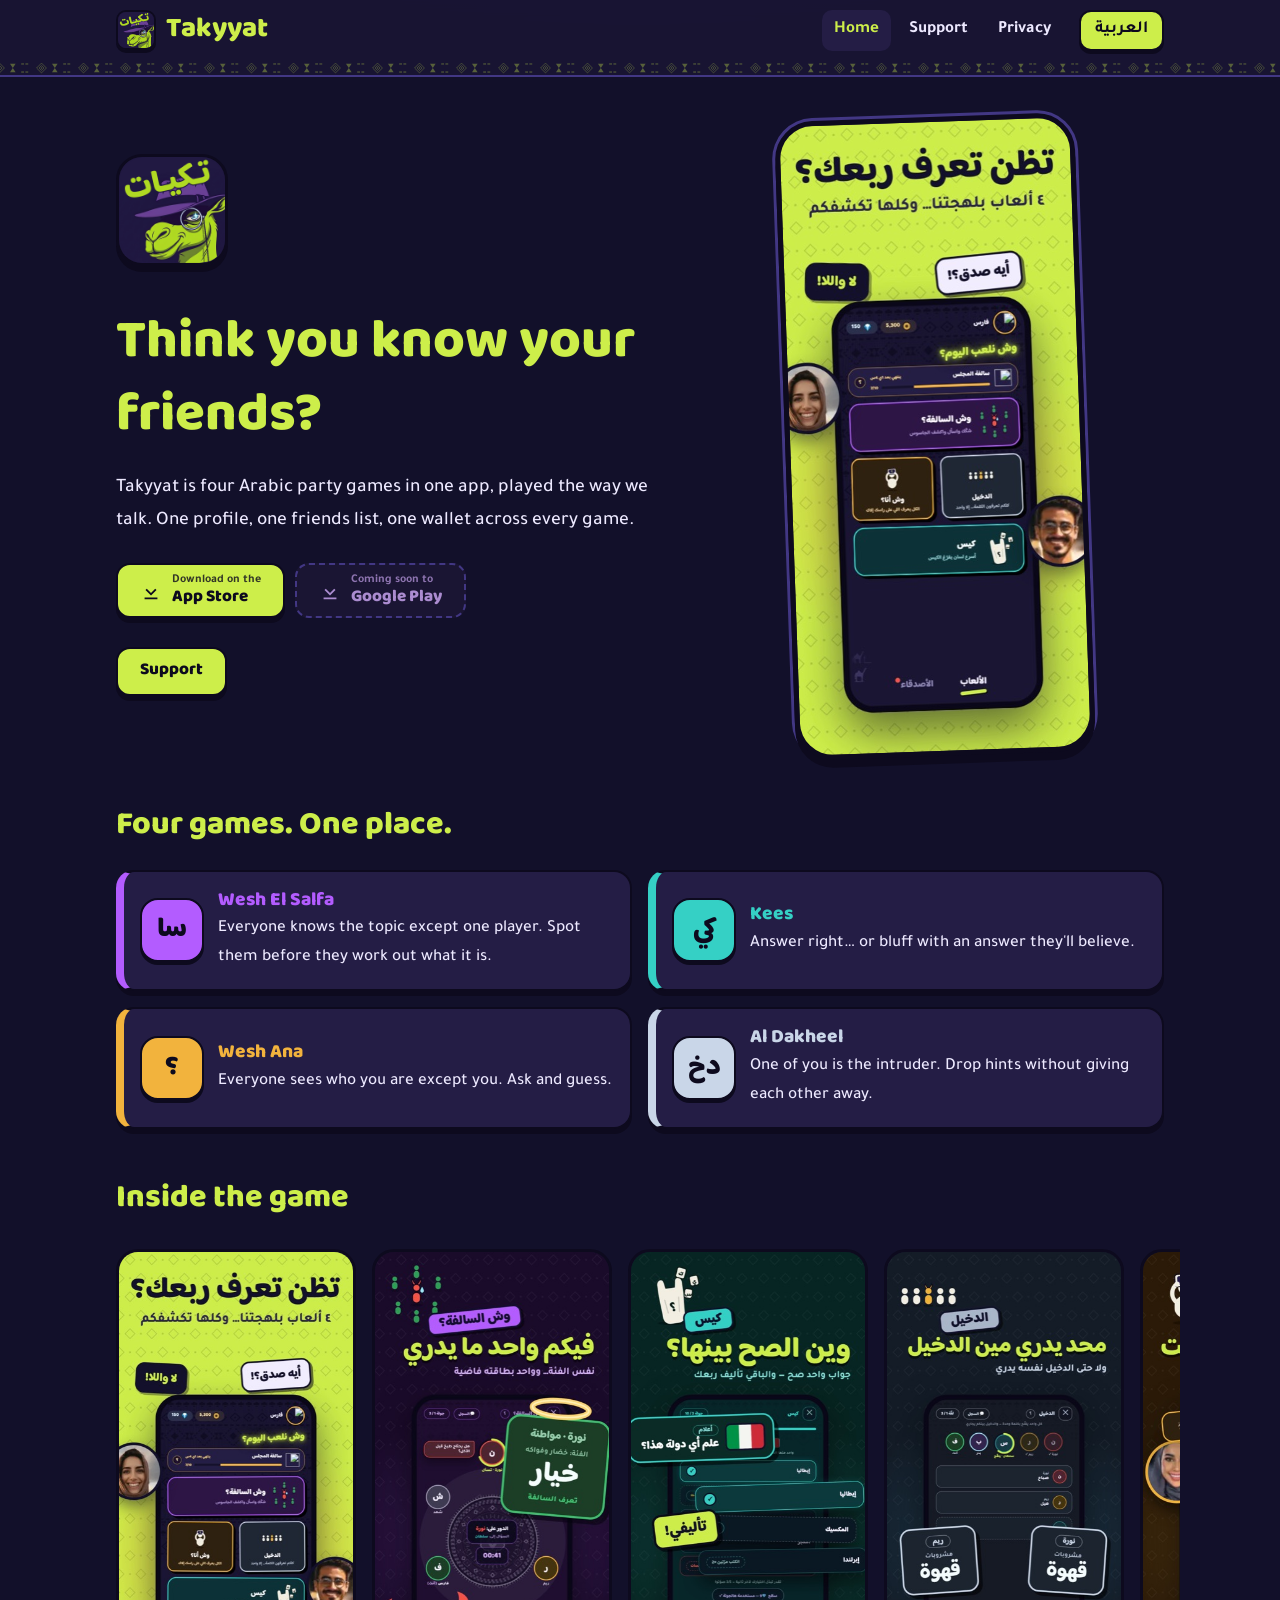
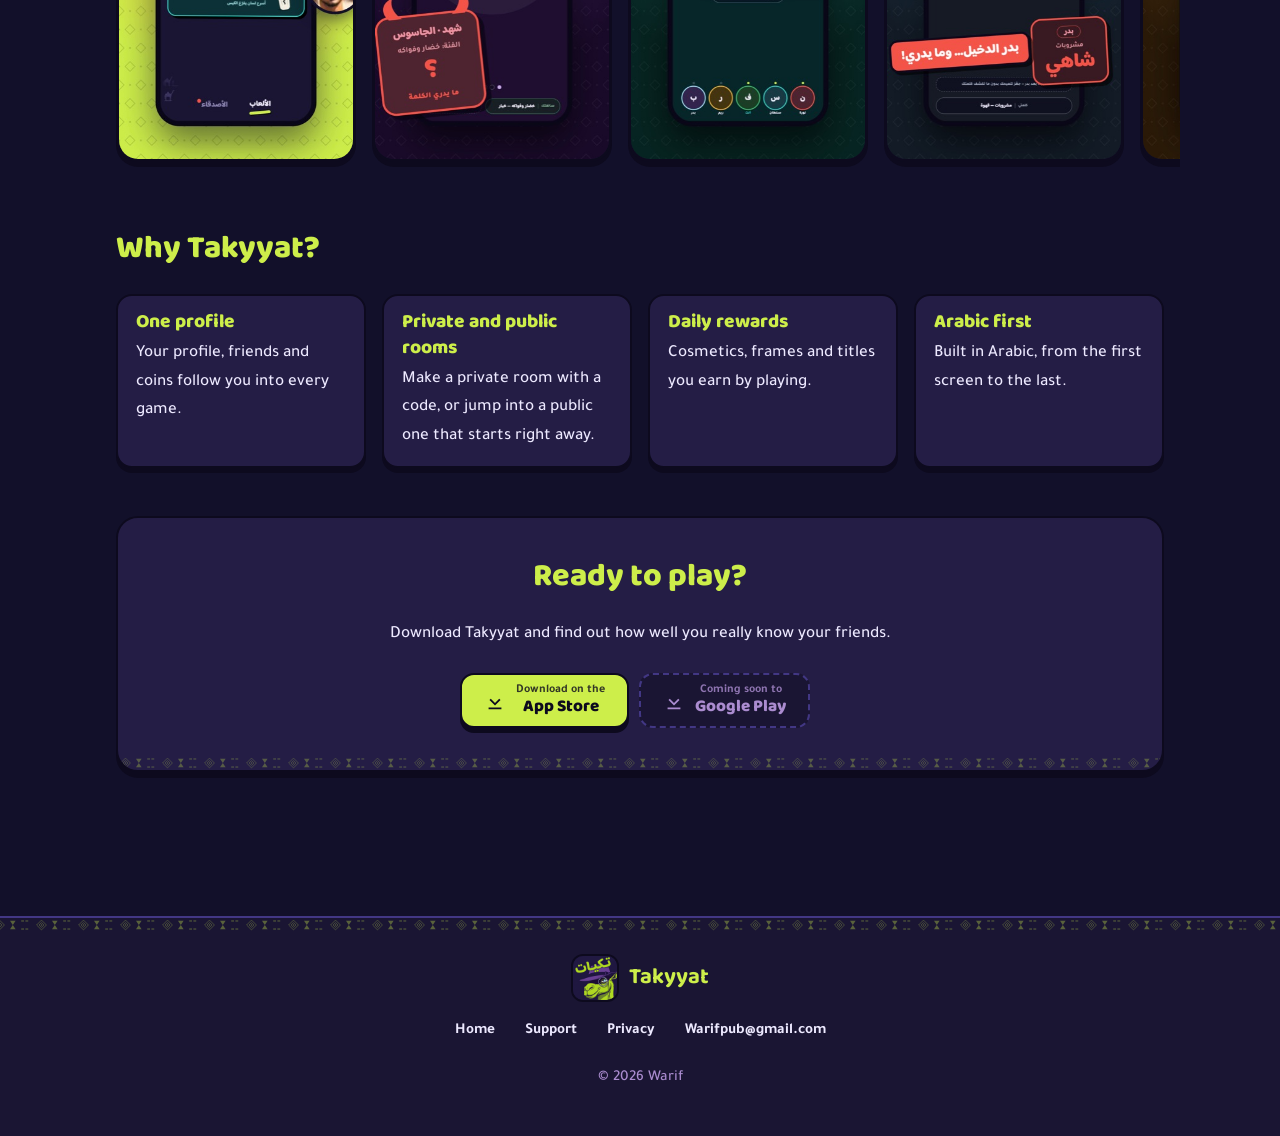
==== en/index.html @ a3938c7e "Site v2: separate Arabic/English pages with language switch, sadu bands, app icon, game cards, scree" ====
<!doctype html>
<html lang="en" dir="ltr"><head><meta charset="utf-8">
<meta name="viewport" content="width=device-width,initial-scale=1"><meta name="theme-color" content="#12102A">
<title>Takyyat | Online party games</title><meta name="description" content="Takyyat: four Arabic party games in one app. One profile, one friends list and one wallet across every game.">
<link rel="canonical" href="https://takyyat.com/en/">
<link rel="alternate" hreflang="ar" href="https://takyyat.com/"><link rel="alternate" hreflang="en" href="https://takyyat.com/en/">
<link rel="icon" type="image/png" href="/assets/favicon.png"><link rel="apple-touch-icon" href="/assets/apple-touch-icon.png">
<meta property="og:title" content="Takyyat | Online party games"><meta property="og:description" content="Takyyat: four Arabic party games in one app. One profile, one friends list and one wallet across every game.">
<meta property="og:image" content="https://takyyat.com/assets/icon-512.png"><meta property="og:type" content="website">
<link rel="stylesheet" href="/style.css"></head><body>
<a class="skip" href="#main">Skip to content</a>
<header><div class="bar">
<a class="brand" href="/en/"><img src="/assets/icon-512.png" width="40" height="40" alt=""><span>Takyyat</span></a>
<nav aria-label="Main"><a href="/en/" aria-current=page>Home</a><a href="/en/support.html">Support</a><a href="/en/privacy.html">Privacy</a></nav>
<a class="lang" href="/" hreflang="ar" lang="ar">العربية</a>
</div><div class="sadu" aria-hidden="true"></div></header>
<main id="main">
<section class="hero"><div class="hero-text">
<img class="hero-icon" src="/assets/icon-512.png" width="112" height="112" alt="Takyyat">
<h1>Think you know your friends?</h1><p class="lead">Takyyat is four Arabic party games in one app, played the way we talk. One profile, one friends list, one wallet across every game.</p>
<div class="stores"><a class="store" href="https://apps.apple.com/app/id6741161527" rel="noopener"><svg viewBox="0 0 24 24" aria-hidden="true"><path d="M12 3v11.2l4.6-4.6L18 11l-6 6-6-6 1.4-1.4 4.6 4.6V3zM5 19h14v2H5z"/></svg><span><small>Download on the</small>App Store</span></a><span class="store soon" aria-disabled="true"><svg viewBox="0 0 24 24" aria-hidden="true"><path d="M12 3v11.2l4.6-4.6L18 11l-6 6-6-6 1.4-1.4 4.6 4.6V3zM5 19h14v2H5z"/></svg><span><small>Coming soon to</small>Google Play</span></span></div><p><a class="btn" href="/en/support.html">Support</a></p></div>
<div class="phone"><img src="/assets/shots/s01.jpg" width="360" height="780" alt=""></div></section>
<section><h2>Four games. One place.</h2><div class="games"><article class="game" style="--c:#B35CFF"><div class="badge" aria-hidden="true"><span>سا</span></div><div><h3>Wesh El Salfa</h3><p>Everyone knows the topic except one player. Spot them before they work out what it is.</p></div></article><article class="game" style="--c:#35D0C5"><div class="badge" aria-hidden="true"><span>كي</span></div><div><h3>Kees</h3><p>Answer right… or bluff with an answer they'll believe.</p></div></article><article class="game" style="--c:#F2B33D"><div class="badge" aria-hidden="true"><span>؟</span></div><div><h3>Wesh Ana</h3><p>Everyone sees who you are except you. Ask and guess.</p></div></article><article class="game" style="--c:#C9D6E8"><div class="badge" aria-hidden="true"><span>دخ</span></div><div><h3>Al Dakheel</h3><p>One of you is the intruder. Drop hints without giving each other away.</p></div></article></div></section>
<section><h2>Inside the game</h2><div class="gallery"><img src="/assets/shots/s01.jpg" width="360" height="780" loading="lazy" alt=""><img src="/assets/shots/s03.jpg" width="360" height="780" loading="lazy" alt=""><img src="/assets/shots/s05.jpg" width="360" height="780" loading="lazy" alt=""><img src="/assets/shots/s07.jpg" width="360" height="780" loading="lazy" alt=""><img src="/assets/shots/s09.jpg" width="360" height="780" loading="lazy" alt=""><img src="/assets/shots/s11.jpg" width="360" height="780" loading="lazy" alt=""><img src="/assets/shots/s12.jpg" width="360" height="780" loading="lazy" alt=""><img src="/assets/shots/s13.jpg" width="360" height="780" loading="lazy" alt=""><img src="/assets/shots/s15.jpg" width="360" height="780" loading="lazy" alt=""><img src="/assets/shots/s16.jpg" width="360" height="780" loading="lazy" alt=""></div></section>
<section><h2>Why Takyyat?</h2><div class="why"><div class="card"><h3>One profile</h3><p>Your profile, friends and coins follow you into every game.</p></div><div class="card"><h3>Private and public rooms</h3><p>Make a private room with a code, or jump into a public one that starts right away.</p></div><div class="card"><h3>Daily rewards</h3><p>Cosmetics, frames and titles you earn by playing.</p></div><div class="card"><h3>Arabic first</h3><p>Built in Arabic, from the first screen to the last.</p></div></div></section>
<section class="cta"><h2>Ready to play?</h2><p>Download Takyyat and find out how well you really know your friends.</p><div class="stores"><a class="store" href="https://apps.apple.com/app/id6741161527" rel="noopener"><svg viewBox="0 0 24 24" aria-hidden="true"><path d="M12 3v11.2l4.6-4.6L18 11l-6 6-6-6 1.4-1.4 4.6 4.6V3zM5 19h14v2H5z"/></svg><span><small>Download on the</small>App Store</span></a><span class="store soon" aria-disabled="true"><svg viewBox="0 0 24 24" aria-hidden="true"><path d="M12 3v11.2l4.6-4.6L18 11l-6 6-6-6 1.4-1.4 4.6 4.6V3zM5 19h14v2H5z"/></svg><span><small>Coming soon to</small>Google Play</span></span></div></section>
</main><footer><div class="sadu" aria-hidden="true"></div><div class="fwrap">
<div class="fbrand"><img src="/assets/icon-512.png" width="48" height="48" alt=""><b>Takyyat</b></div>
<nav><a href="/en/">Home</a><a href="/en/support.html">Support</a><a href="/en/privacy.html">Privacy</a><a href="mailto:Warifpub@gmail.com">Warifpub@gmail.com</a></nav>
<p>© 2026 Warif</p></div></footer></body></html>
---- style.css ----
@import url('https://fonts.googleapis.com/css2?family=Baloo+Bhaijaan+2:wght@800&family=Tajawal:wght@500;700&family=Baloo+2:wght@800&display=swap');
:root{--page:#12102A;--surface:#1A1533;--card:#241D45;--line:#423784;--lime:#CDEE4A;--ink:#0D0A1E;--text:#EDE9FF;--mute:#AB8CD0;
--salfa:#B35CFF;--kees:#35D0C5;--wana:#F2B33D;--dakheel:#C9D6E8;
--sadu:url("data:image/svg+xml,%3Csvg xmlns='http://www.w3.org/2000/svg' width='120' height='40' viewBox='0 0 120 40'%3E%3Cg fill='none' stroke='%23CDEE4A' stroke-width='2'%3E%3Cpath d='M30 6L44 20L30 34L16 20Z'/%3E%3Cpath d='M30 13L37 20L30 27L23 20Z'/%3E%3C/g%3E%3Cg fill='%23CDEE4A'%3E%3Ccircle cx='30' cy='20' r='2'/%3E%3Cpath d='M60 8H76L68 20ZM60 32H76L68 20Z'/%3E%3Crect x='92' y='7' width='8' height='3'/%3E%3Crect x='104' y='7' width='8' height='3'/%3E%3Crect x='92' y='30' width='8' height='3'/%3E%3Crect x='104' y='30' width='8' height='3'/%3E%3C/g%3E%3C/svg%3E")}
*{box-sizing:border-box}
html{scroll-behavior:smooth}
body{margin:0;background:var(--page);color:var(--text);font-family:Tajawal,system-ui,sans-serif;font-weight:500;line-height:1.9;font-size:17px;
background-image:radial-gradient(1200px 500px at 50% -10%,#2a1f55 0%,transparent 70%)}
html[lang=en] body{line-height:1.7}
a{color:var(--lime)}
img{max-width:100%;height:auto}
.skip{position:absolute;inset-inline-start:-999px;top:8px;background:var(--lime);color:var(--ink);padding:8px 14px;border-radius:10px;z-index:99}
.skip:focus{inset-inline-start:8px}
/* header */
header{position:sticky;top:0;z-index:20;background:rgba(26,21,51,.92);backdrop-filter:blur(8px);border-bottom:2px solid var(--line)}
.bar{max-width:1080px;margin:0 auto;padding:10px 16px;display:flex;align-items:center;gap:16px}
.brand{display:flex;align-items:center;gap:10px;text-decoration:none;color:var(--lime);font-family:"Baloo Bhaijaan 2","Baloo 2",Tajawal,sans-serif;font-weight:800;font-size:28px;line-height:1}
.brand img{border-radius:10px;border:2px solid var(--ink);box-shadow:0 3px 0 var(--ink)}
nav{display:flex;gap:6px;margin-inline-start:auto;flex-wrap:wrap}
nav a{color:var(--text);text-decoration:none;font-weight:700;padding:6px 12px;border-radius:10px}
nav a:hover,nav a[aria-current]{background:var(--card);color:var(--lime)}
.lang{background:var(--lime);color:var(--ink);font-weight:700;text-decoration:none;border:2px solid var(--ink);border-radius:12px;box-shadow:0 3px 0 var(--ink);padding:4px 14px;white-space:nowrap}
.lang:active{transform:translateY(2px);box-shadow:0 1px 0 var(--ink)}
.sadu{height:14px;background:var(--sadu) repeat-x center/auto 14px;opacity:.35}
/* layout */
main{max-width:1080px;margin:0 auto;padding:28px 16px 56px}
section{margin:48px 0}
h1,h2,h3{font-family:"Baloo Bhaijaan 2","Baloo 2",Tajawal,sans-serif;font-weight:800;line-height:1.35;margin:.3em 0}
h1{font-size:clamp(2rem,6vw,3.4rem);color:var(--lime)}
h2{font-size:clamp(1.4rem,3.6vw,2rem);color:var(--lime);margin-bottom:.7em}
h3{font-size:1.2rem}
.mute,small{color:var(--mute)}
/* hero */
.hero{display:grid;grid-template-columns:1.1fr .9fr;gap:32px;align-items:center;margin-top:12px}
.hero-icon{border-radius:26px;border:3px solid var(--ink);box-shadow:0 6px 0 var(--ink);margin-bottom:12px}
.lead{font-size:1.2rem;max-width:34em}
.btn,.store{display:inline-flex;align-items:center;gap:10px;background:var(--lime);color:var(--ink);font-family:"Baloo Bhaijaan 2","Baloo 2",sans-serif;font-weight:800;border:2px solid var(--ink);border-radius:14px;box-shadow:0 5px 0 var(--ink);padding:8px 22px;text-decoration:none;margin:6px 0;margin-inline-end:10px}
.btn:active,.store:active{transform:translateY(3px);box-shadow:0 2px 0 var(--ink)}
.store svg{width:22px;height:22px;flex:none;fill:currentColor}
.store.soon{background:var(--surface);color:var(--mute);border:2px dashed var(--line);box-shadow:none;cursor:default}
.store.soon:active{transform:none}
.store small{font-family:Tajawal,sans-serif;font-weight:700;font-size:.75rem;color:inherit;opacity:.8;display:block;line-height:1.2}
.store span{display:block;line-height:1.2}
.stores{margin:8px 0}
.phone{justify-self:center;width:min(300px,78vw);border:5px solid var(--ink);border-radius:38px;box-shadow:0 8px 0 var(--ink),0 0 0 3px var(--line);overflow:hidden;background:var(--ink);transform:rotate(-2deg)}
html[dir=rtl] .phone{transform:rotate(2deg)}
.phone img{display:block;width:100%}
/* games */
.games{display:grid;grid-template-columns:repeat(2,1fr);gap:16px}
.game{display:flex;gap:14px;align-items:center;background:var(--card);border:2px solid var(--ink);border-radius:18px;box-shadow:0 5px 0 var(--ink);padding:16px;border-inline-start:8px solid var(--c)}
.game h3{color:var(--c);margin:0 0 2px}
.game p{margin:0}
.badge{flex:none;width:64px;height:64px;border-radius:18px;background:var(--c);color:var(--ink);display:grid;place-items:center;font-family:"Baloo Bhaijaan 2","Baloo 2",sans-serif;font-weight:800;font-size:1.7rem;border:2px solid var(--ink);box-shadow:0 3px 0 var(--ink)}
/* gallery */
.gallery{display:flex;gap:16px;overflow-x:auto;scroll-snap-type:x mandatory;padding:6px 16px 18px;margin-inline:-16px;-webkit-overflow-scrolling:touch}
.gallery img{flex:none;width:min(240px,62vw);border-radius:22px;border:3px solid var(--ink);box-shadow:0 5px 0 var(--ink);scroll-snap-align:center;background:var(--surface)}
.gallery::-webkit-scrollbar{height:8px}.gallery::-webkit-scrollbar-thumb{background:var(--line);border-radius:8px}
/* cards */
.why{display:grid;grid-template-columns:repeat(4,1fr);gap:16px}
.card{background:var(--card);border:2px solid var(--ink);border-radius:16px;box-shadow:0 5px 0 var(--ink);padding:14px 18px;margin:12px 0}
.why .card{margin:0}.card h3{color:var(--lime);margin:0 0 4px}.card p{margin:0}
.cta{text-align:center;background:var(--card);border:2px solid var(--ink);border-radius:22px;box-shadow:0 6px 0 var(--ink);padding:28px 16px;position:relative;overflow:hidden}
.cta::before{content:"";position:absolute;inset:auto 0 0 0;height:14px;background:var(--sadu) repeat-x center/auto 14px;opacity:.3}
/* legal pages */
.legal{max-width:760px}
.legal h2{margin-top:1.8em}
.legal ul{padding-inline-start:1.3em}
.legal li{margin:.3em 0}
/* footer */
footer{margin-top:40px;background:var(--surface);border-top:2px solid var(--line)}
.fwrap{max-width:1080px;margin:0 auto;padding:22px 16px 30px;text-align:center;color:var(--mute);font-size:.95rem}
.fbrand{display:flex;justify-content:center;align-items:center;gap:10px;color:var(--lime);font-family:"Baloo Bhaijaan 2","Baloo 2",sans-serif;font-size:1.4rem}
.fbrand img{border-radius:12px;border:2px solid var(--ink)}
footer nav{justify-content:center;margin:10px 0}
/* responsive */
@media (max-width:860px){.hero{grid-template-columns:1fr;text-align:center}.lead{margin-inline:auto}.hero-text{order:2}.phone{order:1;margin-bottom:8px}.why{grid-template-columns:repeat(2,1fr)}}
@media (max-width:560px){.games,.why{grid-template-columns:1fr}.bar{flex-wrap:wrap;gap:8px}nav{order:3;width:100%;margin:0;justify-content:center}.lang{margin-inline-start:auto}.brand{font-size:24px}body{font-size:16px}.store{width:100%;justify-content:center;margin-inline-end:0}}
@media (prefers-reduced-motion:reduce){html{scroll-behavior:auto}}
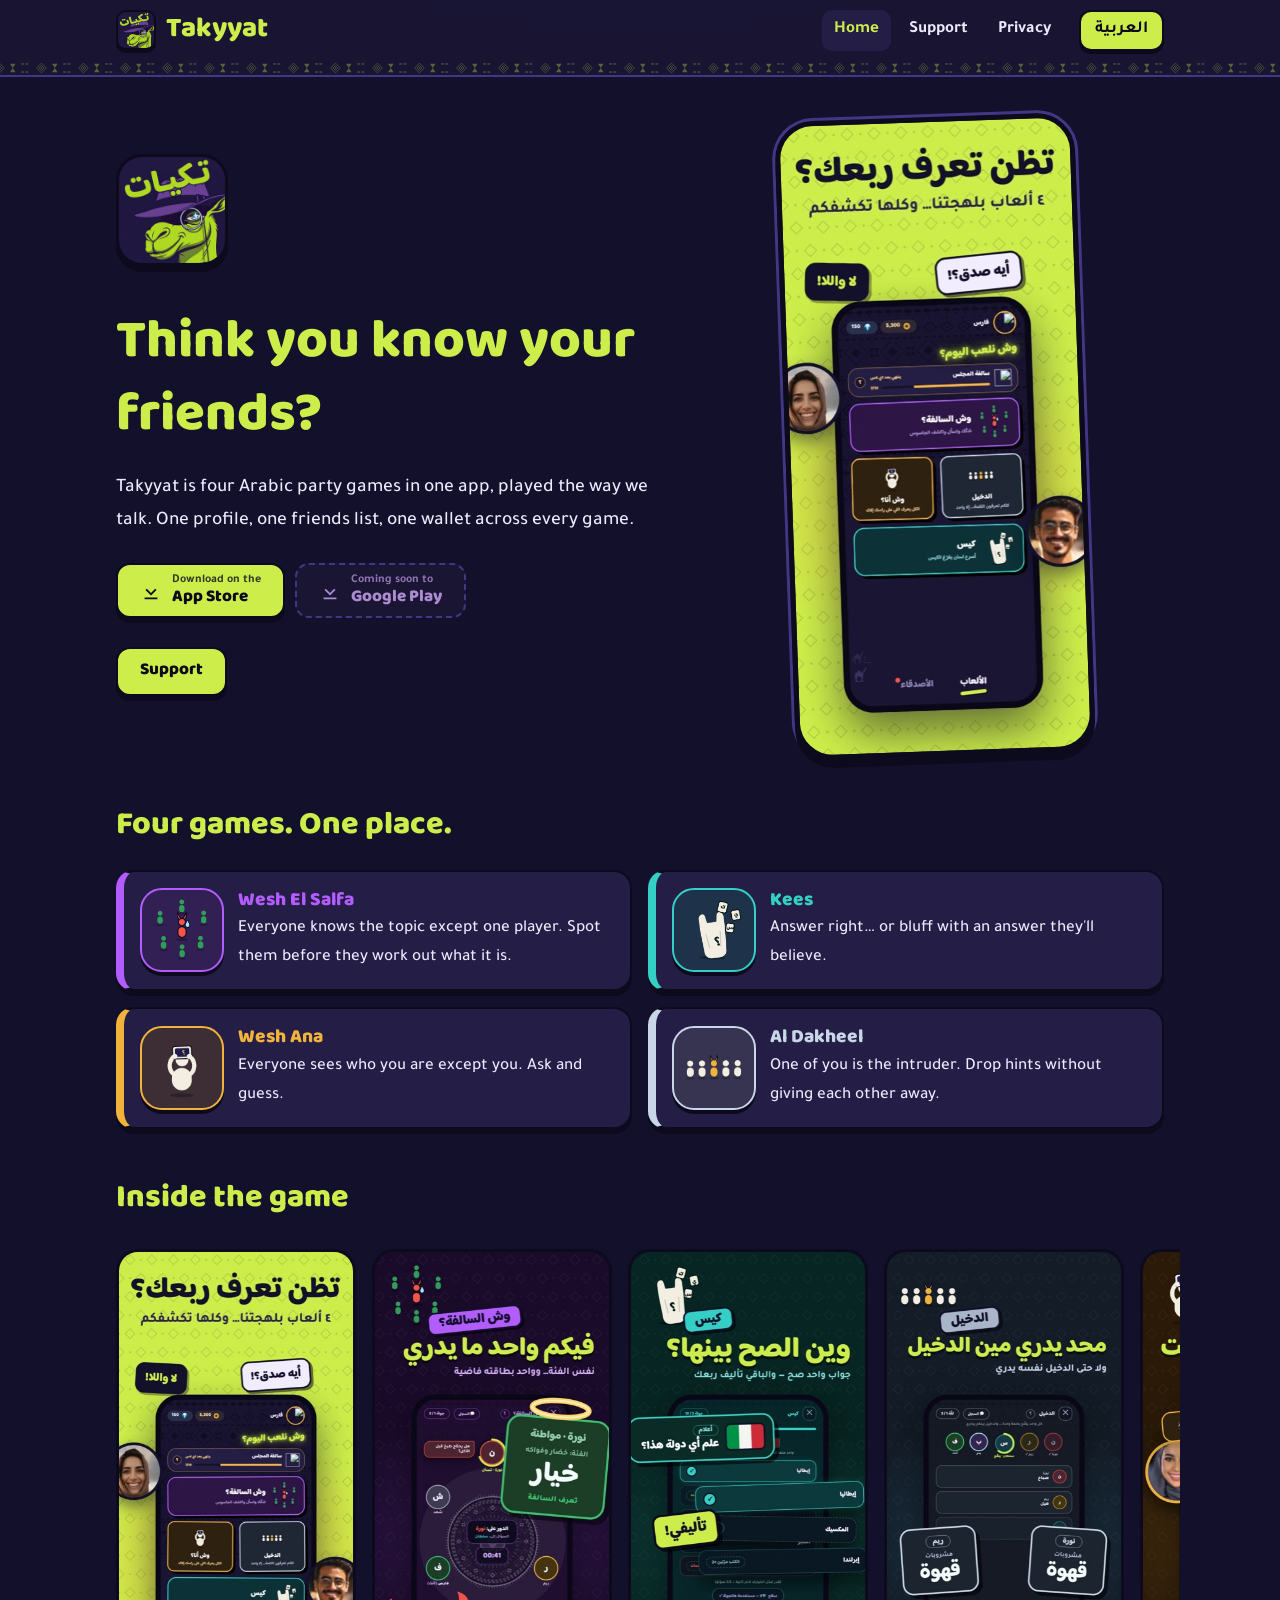
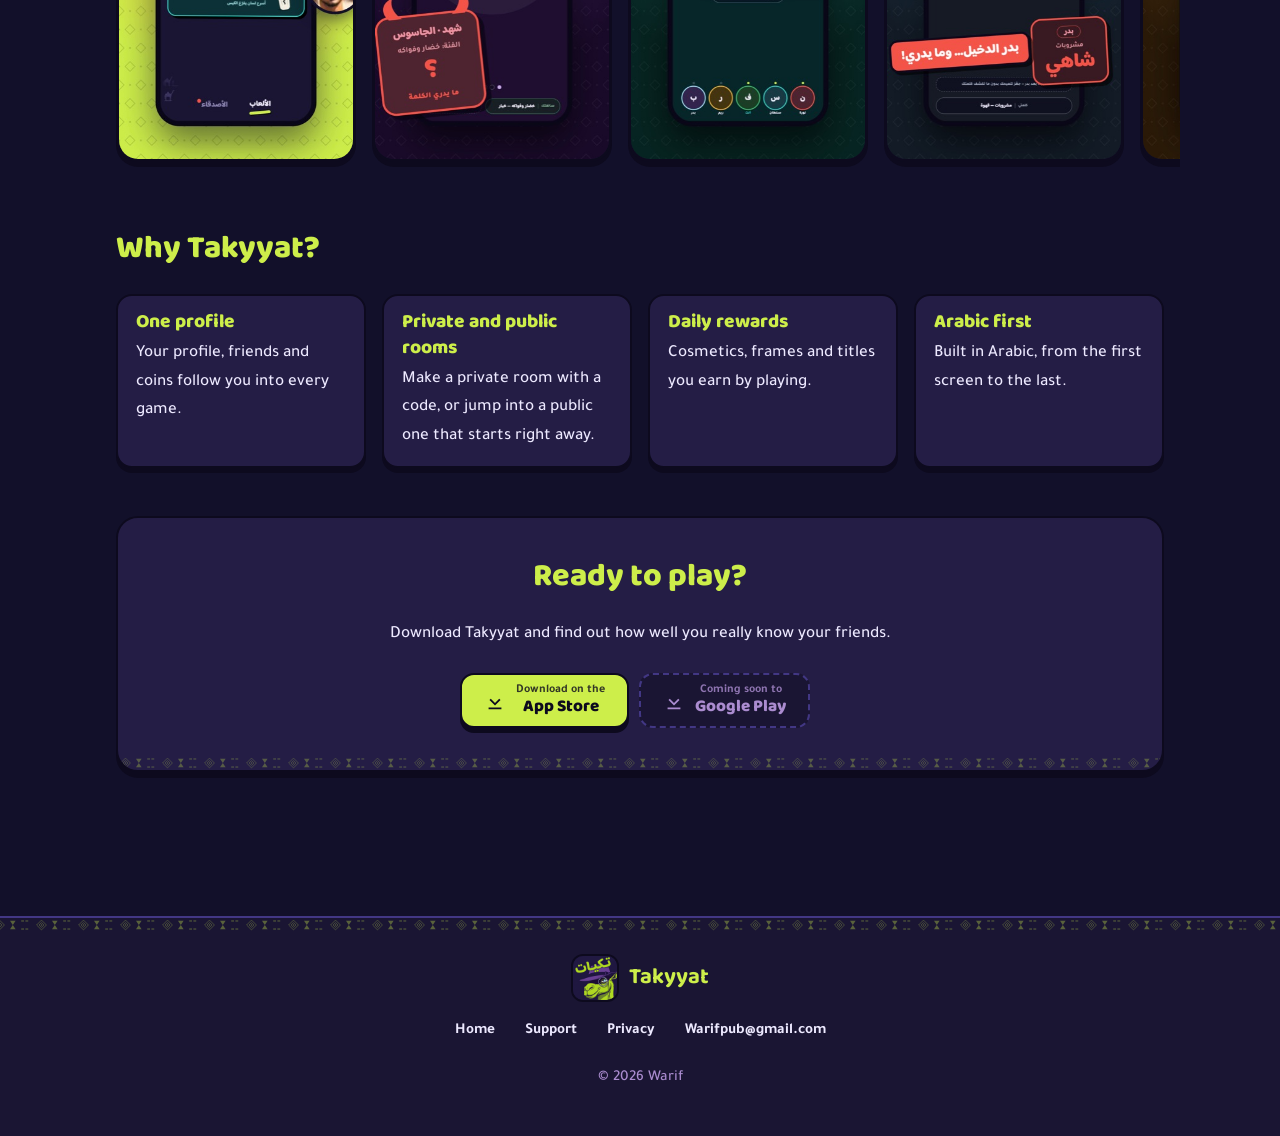
==== commit e750d0dd: "Game cards use the real in-game glyphs" ====
--- a/en/index.html
+++ b/en/index.html
@@ -20,7 +20,7 @@
 <h1>Think you know your friends?</h1><p class="lead">Takyyat is four Arabic party games in one app, played the way we talk. One profile, one friends list, one wallet across every game.</p>
 <div class="stores"><a class="store" href="https://apps.apple.com/app/id6741161527" rel="noopener"><svg viewBox="0 0 24 24" aria-hidden="true"><path d="M12 3v11.2l4.6-4.6L18 11l-6 6-6-6 1.4-1.4 4.6 4.6V3zM5 19h14v2H5z"/></svg><span><small>Download on the</small>App Store</span></a><span class="store soon" aria-disabled="true"><svg viewBox="0 0 24 24" aria-hidden="true"><path d="M12 3v11.2l4.6-4.6L18 11l-6 6-6-6 1.4-1.4 4.6 4.6V3zM5 19h14v2H5z"/></svg><span><small>Coming soon to</small>Google Play</span></span></div><p><a class="btn" href="/en/support.html">Support</a></p></div>
 <div class="phone"><img src="/assets/shots/s01.jpg" width="360" height="780" alt=""></div></section>
-<section><h2>Four games. One place.</h2><div class="games"><article class="game" style="--c:#B35CFF"><div class="badge" aria-hidden="true"><span>سا</span></div><div><h3>Wesh El Salfa</h3><p>Everyone knows the topic except one player. Spot them before they work out what it is.</p></div></article><article class="game" style="--c:#35D0C5"><div class="badge" aria-hidden="true"><span>كي</span></div><div><h3>Kees</h3><p>Answer right… or bluff with an answer they'll believe.</p></div></article><article class="game" style="--c:#F2B33D"><div class="badge" aria-hidden="true"><span>؟</span></div><div><h3>Wesh Ana</h3><p>Everyone sees who you are except you. Ask and guess.</p></div></article><article class="game" style="--c:#C9D6E8"><div class="badge" aria-hidden="true"><span>دخ</span></div><div><h3>Al Dakheel</h3><p>One of you is the intruder. Drop hints without giving each other away.</p></div></article></div></section>
+<section><h2>Four games. One place.</h2><div class="games"><article class="game" style="--c:#B35CFF"><div class="badge"><img src="/assets/games/salfa.png" width="64" height="64" alt="Wesh El Salfa"></div><div><h3>Wesh El Salfa</h3><p>Everyone knows the topic except one player. Spot them before they work out what it is.</p></div></article><article class="game" style="--c:#35D0C5"><div class="badge"><img src="/assets/games/kees.png" width="64" height="64" alt="Kees"></div><div><h3>Kees</h3><p>Answer right… or bluff with an answer they'll believe.</p></div></article><article class="game" style="--c:#F2B33D"><div class="badge"><img src="/assets/games/wana.png" width="64" height="64" alt="Wesh Ana"></div><div><h3>Wesh Ana</h3><p>Everyone sees who you are except you. Ask and guess.</p></div></article><article class="game" style="--c:#C9D6E8"><div class="badge"><img src="/assets/games/dakheel.png" width="64" height="64" alt="Al Dakheel"></div><div><h3>Al Dakheel</h3><p>One of you is the intruder. Drop hints without giving each other away.</p></div></article></div></section>
 <section><h2>Inside the game</h2><div class="gallery"><img src="/assets/shots/s01.jpg" width="360" height="780" loading="lazy" alt=""><img src="/assets/shots/s03.jpg" width="360" height="780" loading="lazy" alt=""><img src="/assets/shots/s05.jpg" width="360" height="780" loading="lazy" alt=""><img src="/assets/shots/s07.jpg" width="360" height="780" loading="lazy" alt=""><img src="/assets/shots/s09.jpg" width="360" height="780" loading="lazy" alt=""><img src="/assets/shots/s11.jpg" width="360" height="780" loading="lazy" alt=""><img src="/assets/shots/s12.jpg" width="360" height="780" loading="lazy" alt=""><img src="/assets/shots/s13.jpg" width="360" height="780" loading="lazy" alt=""><img src="/assets/shots/s15.jpg" width="360" height="780" loading="lazy" alt=""><img src="/assets/shots/s16.jpg" width="360" height="780" loading="lazy" alt=""></div></section>
 <section><h2>Why Takyyat?</h2><div class="why"><div class="card"><h3>One profile</h3><p>Your profile, friends and coins follow you into every game.</p></div><div class="card"><h3>Private and public rooms</h3><p>Make a private room with a code, or jump into a public one that starts right away.</p></div><div class="card"><h3>Daily rewards</h3><p>Cosmetics, frames and titles you earn by playing.</p></div><div class="card"><h3>Arabic first</h3><p>Built in Arabic, from the first screen to the last.</p></div></div></section>
 <section class="cta"><h2>Ready to play?</h2><p>Download Takyyat and find out how well you really know your friends.</p><div class="stores"><a class="store" href="https://apps.apple.com/app/id6741161527" rel="noopener"><svg viewBox="0 0 24 24" aria-hidden="true"><path d="M12 3v11.2l4.6-4.6L18 11l-6 6-6-6 1.4-1.4 4.6 4.6V3zM5 19h14v2H5z"/></svg><span><small>Download on the</small>App Store</span></a><span class="store soon" aria-disabled="true"><svg viewBox="0 0 24 24" aria-hidden="true"><path d="M12 3v11.2l4.6-4.6L18 11l-6 6-6-6 1.4-1.4 4.6 4.6V3zM5 19h14v2H5z"/></svg><span><small>Coming soon to</small>Google Play</span></span></div></section>
--- a/style.css
+++ b/style.css
@@ -50,7 +50,8 @@
 .game{display:flex;gap:14px;align-items:center;background:var(--card);border:2px solid var(--ink);border-radius:18px;box-shadow:0 5px 0 var(--ink);padding:16px;border-inline-start:8px solid var(--c)}
 .game h3{color:var(--c);margin:0 0 2px}
 .game p{margin:0}
-.badge{flex:none;width:64px;height:64px;border-radius:18px;background:var(--c);color:var(--ink);display:grid;place-items:center;font-family:"Baloo Bhaijaan 2","Baloo 2",sans-serif;font-weight:800;font-size:1.7rem;border:2px solid var(--ink);box-shadow:0 3px 0 var(--ink)}
+.badge{flex:none;width:84px;height:84px;border-radius:22px;background:var(--surface);background:color-mix(in srgb,var(--c) 16%,var(--surface));display:grid;place-items:center;border:2px solid var(--c);box-shadow:0 4px 0 var(--ink)}
+.badge img{width:64px;height:64px;object-fit:contain}
 /* gallery */
 .gallery{display:flex;gap:16px;overflow-x:auto;scroll-snap-type:x mandatory;padding:6px 16px 18px;margin-inline:-16px;-webkit-overflow-scrolling:touch}
 .gallery img{flex:none;width:min(240px,62vw);border-radius:22px;border:3px solid var(--ink);box-shadow:0 5px 0 var(--ink);scroll-snap-align:center;background:var(--surface)}
